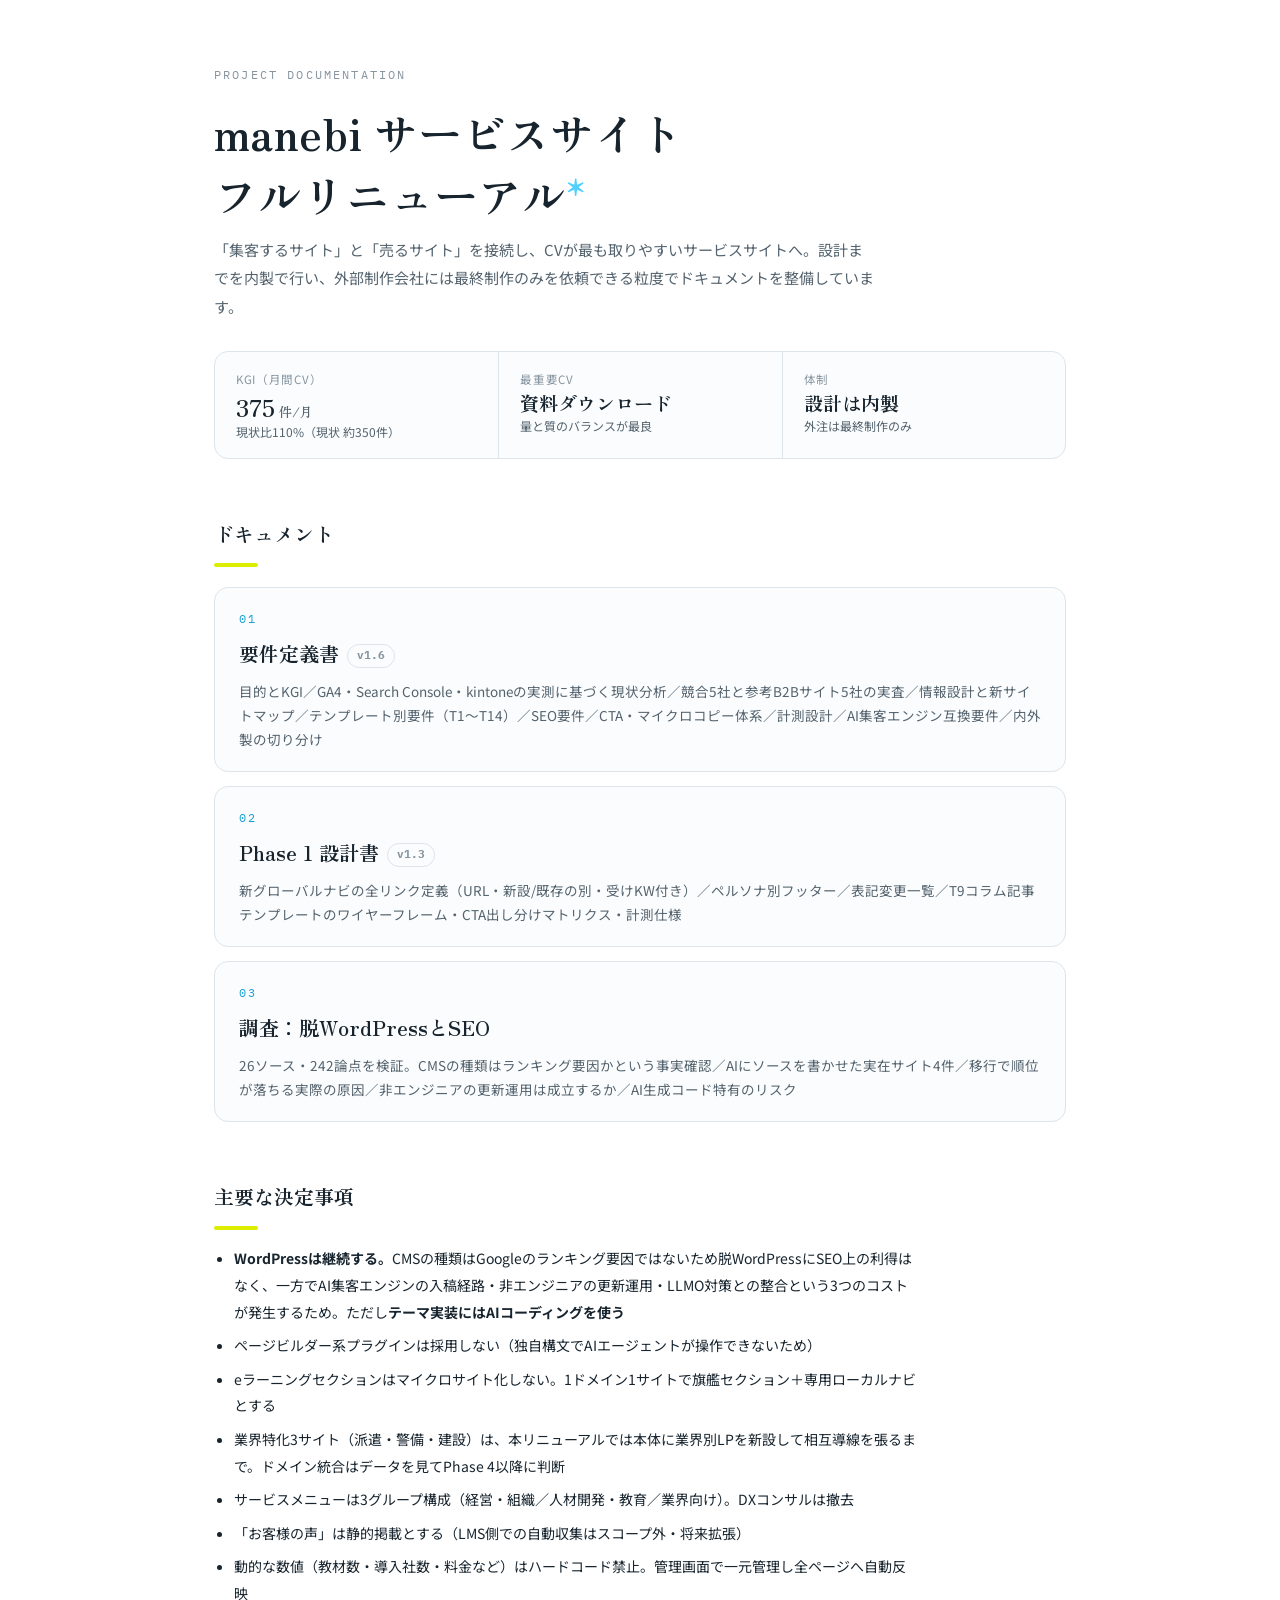
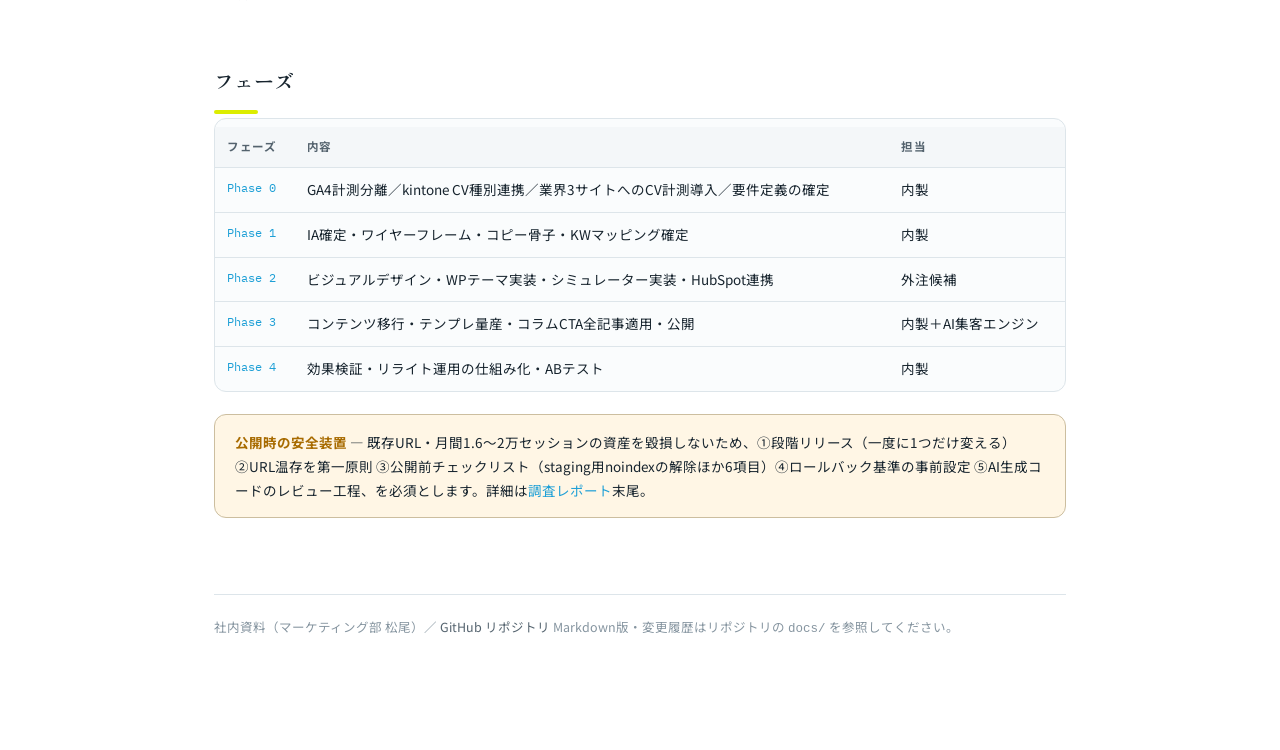
==== index.html @ fc24e170 "site: GitHub Pages用の静的サイトを追加 html/ のファイルはArtifact埋め込み用の断片で、doctype・charset・body等を 持たないため単独のWebページとして" ====
<!doctype html>
<html lang="ja">
<head>
<meta charset="utf-8">
<meta name="viewport" content="width=device-width, initial-scale=1">
<meta name="color-scheme" content="light dark">
<meta name="robots" content="noindex, nofollow">
<title>manebi サービスサイト フルリニューアル｜ドキュメント</title>
<link rel="stylesheet" href="https://fonts.googleapis.com/css2?family=Noto+Sans+JP:wght@400;500;700&family=Zen+Old+Mincho:wght@600;700&family=IBM+Plex+Mono:wght@400;500&display=swap">
<style>
  :root{
    --paper:#ffffff; --mist:#f4f7f9; --panel:#fafcfd; --line:#dde5ea;
    --ink:#17242e; --ink2:#54636e; --ink3:#8695a0;
    --blue:#1d9fd6; --blue-brand:#51d0ff; --blue-soft:#e8f7fe;
    --yellow:#dced00; --yellow-soft:#f7fabf;
    --purple:#7c78d8; --purple-soft:#eeedfb;
    --warn:#a86b00; --warn-soft:#fff6e5;
    --mono:"IBM Plex Mono",ui-monospace,Consolas,monospace;
  }
  @media (prefers-color-scheme: dark){
    :root:not([data-theme="light"]){
      --paper:#0f171d; --mist:#141e26; --panel:#16222b; --line:#2a3742;
      --ink:#e8eef2; --ink2:#a7b4bd; --ink3:#75838d;
      --blue:#5bc8f5; --blue-brand:#51d0ff; --blue-soft:#12303f;
      --yellow:#d9e85a; --yellow-soft:#33370f;
      --purple:#ada9f5; --purple-soft:#272544;
      --warn:#e0a44a; --warn-soft:#332813;
    }
  }
  :root[data-theme="dark"]{
    --paper:#0f171d; --mist:#141e26; --panel:#16222b; --line:#2a3742;
    --ink:#e8eef2; --ink2:#a7b4bd; --ink3:#75838d;
    --blue:#5bc8f5; --blue-brand:#51d0ff; --blue-soft:#12303f;
    --yellow:#d9e85a; --yellow-soft:#33370f;
    --purple:#ada9f5; --purple-soft:#272544;
    --warn:#e0a44a; --warn-soft:#332813;
  }
  *{box-sizing:border-box}
  body{margin:0; background:var(--paper); color:var(--ink);
    font-family:"Noto Sans JP","Hiragino Kaku Gothic ProN","Yu Gothic UI",sans-serif;
    font-size:15px; line-height:1.9; -webkit-font-smoothing:antialiased}
  .wrap{max-width:900px; margin:0 auto; padding:64px 24px 110px}
  a{color:var(--blue); text-decoration:none}
  a:focus-visible{outline:2px solid var(--blue); outline-offset:3px; border-radius:4px}
  .eyebrow{font-family:var(--mono); font-size:12px; letter-spacing:.18em; color:var(--ink3); text-transform:uppercase}
  h1{font-family:"Zen Old Mincho",serif; font-weight:700; font-size:clamp(30px,5vw,44px);
    line-height:1.42; margin:14px 0 10px; text-wrap:balance}
  h1 .ast{color:var(--blue-brand)}
  .sub{color:var(--ink2); max-width:44em; margin:0}
  h2{font-family:"Zen Old Mincho",serif; font-weight:700; font-size:20px; margin:0 0 4px}
  h2::after{content:""; display:block; width:44px; height:4px; margin-top:10px; background:var(--yellow); border-radius:2px}
  section{margin-top:56px}

  .facts{display:grid; grid-template-columns:repeat(auto-fit,minmax(190px,1fr));
    border:1px solid var(--line); border-radius:14px; overflow:hidden; background:var(--panel); margin-top:30px}
  .fact{padding:17px 21px; border-left:1px solid var(--line)}
  .fact:first-child{border-left:none}
  .fact .l{font-size:11.5px; color:var(--ink3); letter-spacing:.06em}
  .fact .v{font-family:"Zen Old Mincho",serif; font-size:24px; font-weight:700; line-height:1.3; font-variant-numeric:tabular-nums}
  .fact .v small{font-size:13px; font-weight:600; color:var(--ink2)}
  .fact .n{font-size:12px; color:var(--ink2); line-height:1.6}

  .docs{display:grid; gap:14px; margin-top:20px}
  .doc{display:block; border:1px solid var(--line); border-radius:14px; padding:20px 24px;
    background:var(--panel); transition:border-color .15s, transform .15s}
  .doc:hover{border-color:var(--blue); transform:translateY(-2px)}
  .doc .no{font-family:var(--mono); font-size:11.5px; color:var(--blue); letter-spacing:.14em}
  .doc h3{font-family:"Zen Old Mincho",serif; font-size:20px; font-weight:700; margin:5px 0 7px; color:var(--ink)}
  .doc p{margin:0; font-size:13.5px; color:var(--ink2); line-height:1.75}
  .doc .ver{display:inline-block; font-family:var(--mono); font-size:10.5px; color:var(--ink3);
    border:1px solid var(--line); border-radius:999px; padding:1px 9px; margin-left:8px; vertical-align:3px}

  .note{border:1px solid color-mix(in srgb,var(--warn) 32%,var(--line)); background:var(--warn-soft);
    border-radius:12px; padding:15px 20px; margin-top:22px; font-size:13.5px; line-height:1.8}
  .note b{color:var(--warn)}

  ul{padding-left:1.3em; max-width:47em}
  li{margin:7px 0; font-size:14px}
  .phases{width:100%; border-collapse:collapse; font-size:13.5px; margin-top:8px}
  .phases th,.phases td{text-align:left; padding:9px 12px; border-top:1px solid var(--line); vertical-align:top}
  .phases thead th{border-top:none; font-size:11.5px; color:var(--ink2); letter-spacing:.05em; background:var(--mist)}
  .phases td:first-child{font-family:var(--mono); font-size:12px; white-space:nowrap; color:var(--blue)}
  .tblwrap{overflow-x:auto; border:1px solid var(--line); border-radius:12px; background:var(--panel)}
  footer{margin-top:76px; padding-top:20px; border-top:1px solid var(--line); font-size:12.5px; color:var(--ink3)}
  footer a{color:var(--ink2)}
</style>
</head>
<body>
<div class="wrap">

<header>
  <div class="eyebrow">Project Documentation</div>
  <h1>manebi サービスサイト<br>フルリニューアル<span class="ast">*</span></h1>
  <p class="sub">「集客するサイト」と「売るサイト」を接続し、CVが最も取りやすいサービスサイトへ。設計までを内製で行い、外部制作会社には最終制作のみを依頼できる粒度でドキュメントを整備しています。</p>

  <div class="facts">
    <div class="fact">
      <div class="l">KGI（月間CV）</div>
      <div class="v">375<small> 件/月</small></div>
      <div class="n">現状比110%（現状 約350件）</div>
    </div>
    <div class="fact">
      <div class="l">最重要CV</div>
      <div class="v" style="font-size:19px">資料ダウンロード</div>
      <div class="n">量と質のバランスが最良</div>
    </div>
    <div class="fact">
      <div class="l">体制</div>
      <div class="v" style="font-size:19px">設計は内製</div>
      <div class="n">外注は最終制作のみ</div>
    </div>
  </div>
</header>

<section>
  <h2>ドキュメント</h2>
  <div class="docs">
    <a class="doc" href="requirements/">
      <div class="no">01</div>
      <h3>要件定義書<span class="ver">v1.6</span></h3>
      <p>目的とKGI／GA4・Search Console・kintoneの実測に基づく現状分析／競合5社と参考B2Bサイト5社の実査／情報設計と新サイトマップ／テンプレート別要件（T1〜T14）／SEO要件／CTA・マイクロコピー体系／計測設計／AI集客エンジン互換要件／内外製の切り分け</p>
    </a>
    <a class="doc" href="phase1-design/">
      <div class="no">02</div>
      <h3>Phase 1 設計書<span class="ver">v1.3</span></h3>
      <p>新グローバルナビの全リンク定義（URL・新設/既存の別・受けKW付き）／ペルソナ別フッター／表記変更一覧／T9コラム記事テンプレートのワイヤーフレーム・CTA出し分けマトリクス・計測仕様</p>
    </a>
    <a class="doc" href="research/">
      <div class="no">03</div>
      <h3>調査：脱WordPressとSEO</h3>
      <p>26ソース・242論点を検証。CMSの種類はランキング要因かという事実確認／AIにソースを書かせた実在サイト4件／移行で順位が落ちる実際の原因／非エンジニアの更新運用は成立するか／AI生成コード特有のリスク</p>
    </a>
  </div>
</section>

<section>
  <h2>主要な決定事項</h2>
  <ul>
    <li><b>WordPressは継続する。</b>CMSの種類はGoogleのランキング要因ではないため脱WordPressにSEO上の利得はなく、一方でAI集客エンジンの入稿経路・非エンジニアの更新運用・LLMO対策との整合という3つのコストが発生するため。ただし<b>テーマ実装にはAIコーディングを使う</b></li>
    <li>ページビルダー系プラグインは採用しない（独自構文でAIエージェントが操作できないため）</li>
    <li>eラーニングセクションはマイクロサイト化しない。1ドメイン1サイトで旗艦セクション＋専用ローカルナビとする</li>
    <li>業界特化3サイト（派遣・警備・建設）は、本リニューアルでは本体に業界別LPを新設して相互導線を張るまで。ドメイン統合はデータを見てPhase 4以降に判断</li>
    <li>サービスメニューは3グループ構成（経営・組織／人材開発・教育／業界向け）。DXコンサルは撤去</li>
    <li>「お客様の声」は静的掲載とする（LMS側での自動収集はスコープ外・将来拡張）</li>
    <li>動的な数値（教材数・導入社数・料金など）はハードコード禁止。管理画面で一元管理し全ページへ自動反映</li>
  </ul>
</section>

<section>
  <h2>フェーズ</h2>
  <div class="tblwrap">
  <table class="phases">
    <thead><tr><th>フェーズ</th><th>内容</th><th>担当</th></tr></thead>
    <tbody>
      <tr><td>Phase 0</td><td>GA4計測分離／kintone CV種別連携／業界3サイトへのCV計測導入／要件定義の確定</td><td>内製</td></tr>
      <tr><td>Phase 1</td><td>IA確定・ワイヤーフレーム・コピー骨子・KWマッピング確定</td><td>内製</td></tr>
      <tr><td>Phase 2</td><td>ビジュアルデザイン・WPテーマ実装・シミュレーター実装・HubSpot連携</td><td>外注候補</td></tr>
      <tr><td>Phase 3</td><td>コンテンツ移行・テンプレ量産・コラムCTA全記事適用・公開</td><td>内製＋AI集客エンジン</td></tr>
      <tr><td>Phase 4</td><td>効果検証・リライト運用の仕組み化・ABテスト</td><td>内製</td></tr>
    </tbody>
  </table>
  </div>

  <div class="note">
    <b>公開時の安全装置</b> — 既存URL・月間1.6〜2万セッションの資産を毀損しないため、①段階リリース（一度に1つだけ変える）②URL温存を第一原則 ③公開前チェックリスト（staging用noindexの解除ほか6項目）④ロールバック基準の事前設定 ⑤AI生成コードのレビュー工程、を必須とします。詳細は<a href="research/">調査レポート</a>末尾。
  </div>
</section>

<footer>
  社内資料（マーケティング部 松尾）／
  <a href="https://github.com/matsuo-boop/service-site-renewal-01">GitHub リポジトリ</a>
  Markdown版・変更履歴はリポジトリの <code>docs/</code> を参照してください。
</footer>

</div>
</body>
</html>
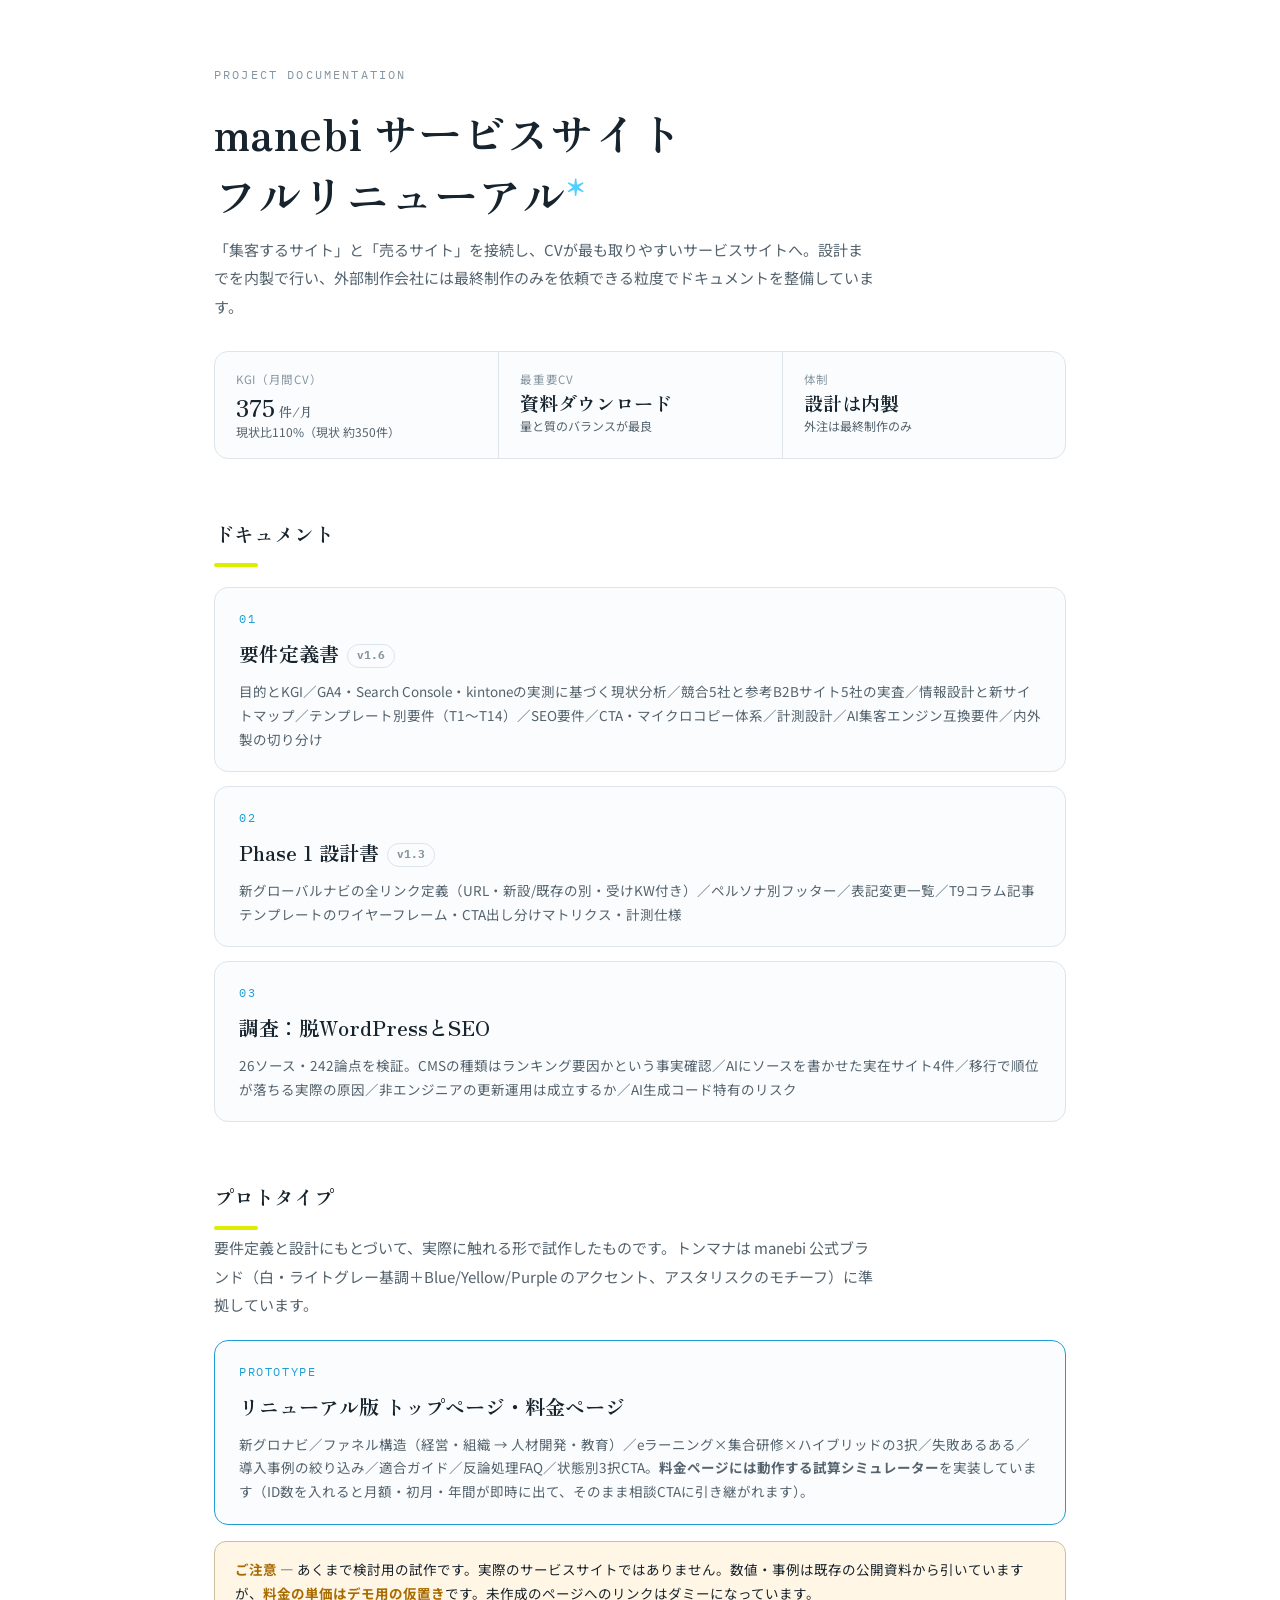
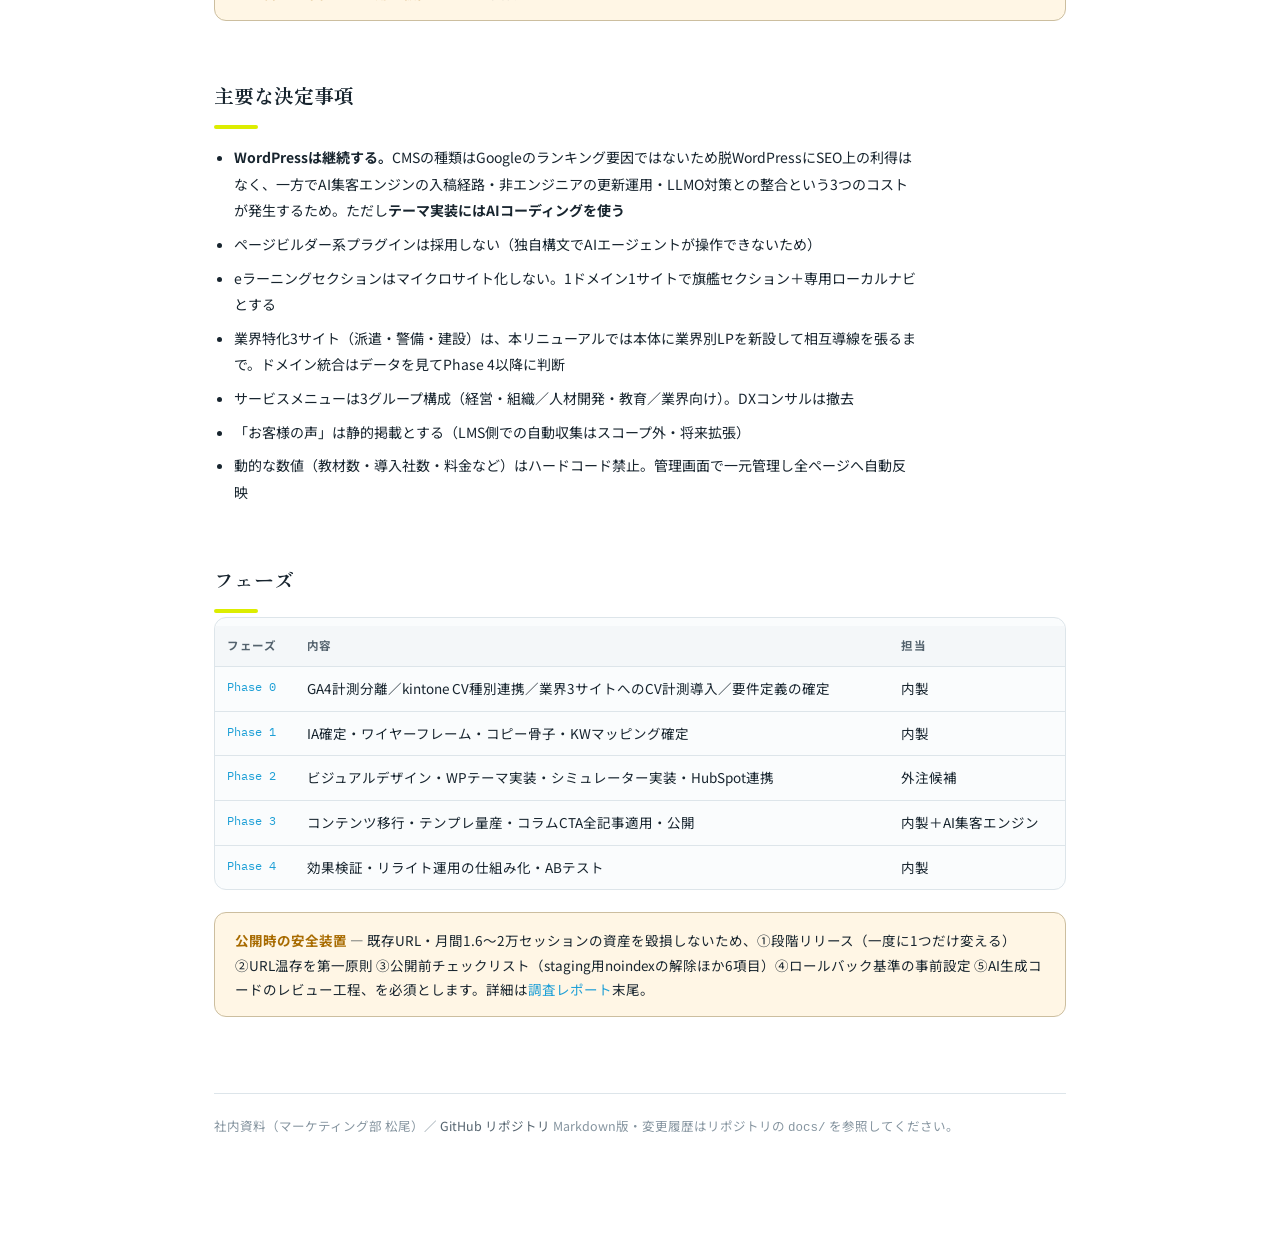
==== commit 5219b863: "prototype: リニューアル版のトップページと料金ページを試作 要件定義書 v1.6 / Phase 1 設計書 v1.3 の内容を、実際に触れる形にした。 トンマナは manebi 公式ブラン" ====
--- a/index.html
+++ b/index.html
@@ -134,6 +134,21 @@
 </section>
 
 <section>
+  <h2>プロトタイプ</h2>
+  <p class="sub" style="margin-bottom:6px">要件定義と設計にもとづいて、実際に触れる形で試作したものです。トンマナは manebi 公式ブランド（白・ライトグレー基調＋Blue/Yellow/Purple のアクセント、アスタリスクのモチーフ）に準拠しています。</p>
+  <div class="docs">
+    <a class="doc" href="prototype/" style="border-color:var(--blue)">
+      <div class="no">PROTOTYPE</div>
+      <h3>リニューアル版 トップページ・料金ページ</h3>
+      <p>新グロナビ／ファネル構造（経営・組織 → 人材開発・教育）／eラーニング×集合研修×ハイブリッドの3択／失敗あるある／導入事例の絞り込み／適合ガイド／反論処理FAQ／状態別3択CTA。<strong>料金ページには動作する試算シミュレーター</strong>を実装しています（ID数を入れると月額・初月・年間が即時に出て、そのまま相談CTAに引き継がれます）。</p>
+    </a>
+  </div>
+  <div class="note" style="margin-top:16px">
+    <b>ご注意</b> — あくまで検討用の試作です。実際のサービスサイトではありません。数値・事例は既存の公開資料から引いていますが、<b>料金の単価はデモ用の仮置き</b>です。未作成のページへのリンクはダミーになっています。
+  </div>
+</section>
+
+<section>
   <h2>主要な決定事項</h2>
   <ul>
     <li><b>WordPressは継続する。</b>CMSの種類はGoogleのランキング要因ではないため脱WordPressにSEO上の利得はなく、一方でAI集客エンジンの入稿経路・非エンジニアの更新運用・LLMO対策との整合という3つのコストが発生するため。ただし<b>テーマ実装にはAIコーディングを使う</b></li>
